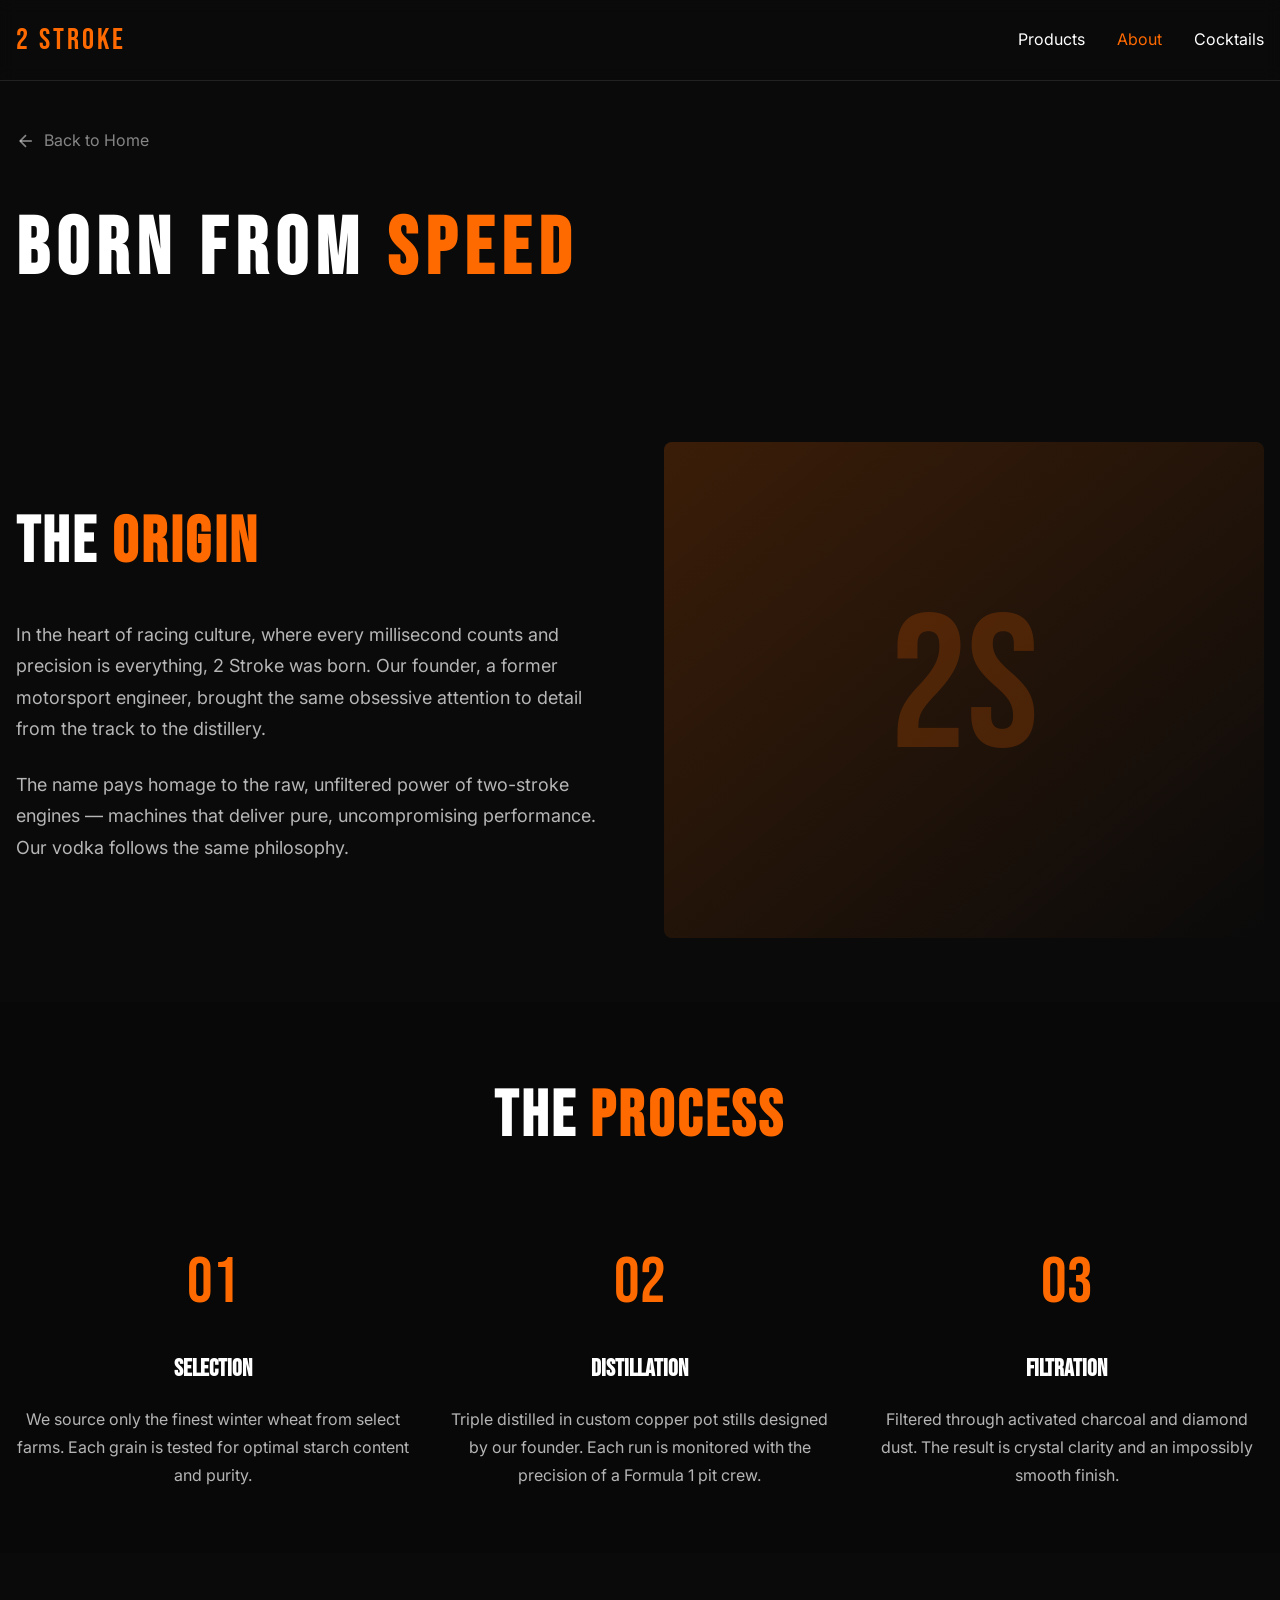
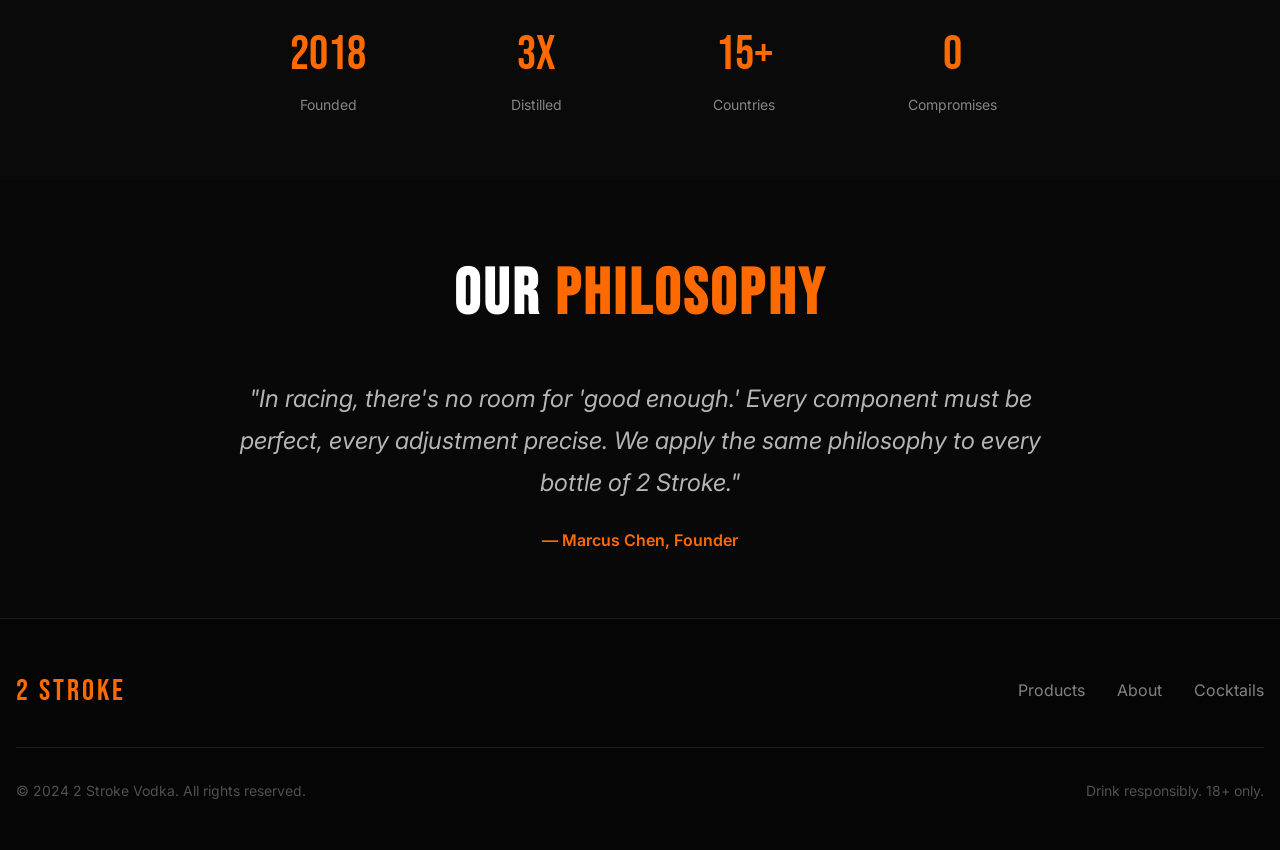
==== about.html @ 3d8d96eb "first commit" ====
<!DOCTYPE html>
<html lang="en">
<head>
  <meta charset="UTF-8">
  <meta name="viewport" content="width=device-width, initial-scale=1.0">
  <title>About | 2 Stroke Vodka</title>
  <meta name="description" content="Born from speed. The story behind 2 Stroke Vodka.">
  <link rel="preconnect" href="https://fonts.googleapis.com">
  <link rel="preconnect" href="https://fonts.gstatic.com" crossorigin>
  <link href="https://fonts.googleapis.com/css2?family=Bebas+Neue&family=Inter:wght@400;500;600;700&display=swap" rel="stylesheet">
  <link rel="stylesheet" href="styles.css">
</head>
<body>
  <!-- Navbar -->
  <nav class="navbar">
    <div class="navbar-container">
      <a href="index.html" class="logo">2 STROKE</a>
      <div class="nav-links">
        <a href="products.html">Products</a>
        <a href="about.html" class="active">About</a>
        <a href="cocktails.html">Cocktails</a>
      </div>
      <button id="mobile-menu-btn" class="mobile-menu-btn">
        <svg id="menu-icon" width="28" height="28" viewBox="0 0 24 24" fill="none" stroke="currentColor" stroke-width="2">
          <line x1="3" y1="6" x2="21" y2="6"></line>
          <line x1="3" y1="12" x2="21" y2="12"></line>
          <line x1="3" y1="18" x2="21" y2="18"></line>
        </svg>
        <svg id="close-icon" class="hidden" width="28" height="28" viewBox="0 0 24 24" fill="none" stroke="currentColor" stroke-width="2">
          <line x1="18" y1="6" x2="6" y2="18"></line>
          <line x1="6" y1="6" x2="18" y2="18"></line>
        </svg>
      </button>
    </div>
    <div id="mobile-menu" class="mobile-menu hidden">
      <a href="products.html">Products</a>
      <a href="about.html" class="active">About</a>
      <a href="cocktails.html">Cocktails</a>
    </div>
  </nav>

  <!-- Page Header -->
  <section class="page-header">
    <div class="container">
      <a href="index.html" class="back-link">
        <svg width="20" height="20" viewBox="0 0 24 24" fill="none" stroke="currentColor" stroke-width="2">
          <line x1="19" y1="12" x2="5" y2="12"></line>
          <polyline points="12 19 5 12 12 5"></polyline>
        </svg>
        Back to Home
      </a>
      <h1 class="page-title">Born from <span class="text-orange">Speed</span></h1>
    </div>
  </section>

  <!-- Origin Story -->
  <section class="about-section">
    <div class="container">
      <div class="about-grid">
        <div data-animate>
          <h2 class="section-title" style="margin-bottom: 1.5rem;">The <span class="text-orange">Origin</span></h2>
          <p class="about-text">In the heart of racing culture, where every millisecond counts and precision is everything, 2 Stroke was born. Our founder, a former motorsport engineer, brought the same obsessive attention to detail from the track to the distillery.</p>
          <p class="about-text">The name pays homage to the raw, unfiltered power of two-stroke engines — machines that deliver pure, uncompromising performance. Our vodka follows the same philosophy.</p>
        </div>
        <div data-animate>
          <div class="about-image">
            <div class="about-image-text">2S</div>
          </div>
        </div>
      </div>
    </div>
  </section>

  <!-- Process -->
  <section class="about-section about-section-dark">
    <div class="container">
      <h2 class="section-title" style="text-align: center; margin-bottom: 4rem;" data-animate>The <span class="text-orange">Process</span></h2>
      <div class="process-grid">
        <div data-animate>
          <div class="process-step-number">01</div>
          <h3 class="process-step-title">Selection</h3>
          <p class="process-step-desc">We source only the finest winter wheat from select farms. Each grain is tested for optimal starch content and purity.</p>
        </div>
        <div data-animate>
          <div class="process-step-number">02</div>
          <h3 class="process-step-title">Distillation</h3>
          <p class="process-step-desc">Triple distilled in custom copper pot stills designed by our founder. Each run is monitored with the precision of a Formula 1 pit crew.</p>
        </div>
        <div data-animate>
          <div class="process-step-number">03</div>
          <h3 class="process-step-title">Filtration</h3>
          <p class="process-step-desc">Filtered through activated charcoal and diamond dust. The result is crystal clarity and an impossibly smooth finish.</p>
        </div>
      </div>
    </div>
  </section>

  <!-- Stats -->
  <section class="about-section">
    <div class="container">
      <div class="stats-grid" data-animate>
        <div class="stat" style="text-align: center;">
          <div class="stat-value" style="font-size: 3rem;">2018</div>
          <div class="stat-label">Founded</div>
        </div>
        <div class="stat" style="text-align: center;">
          <div class="stat-value" style="font-size: 3rem;">3x</div>
          <div class="stat-label">Distilled</div>
        </div>
        <div class="stat" style="text-align: center;">
          <div class="stat-value" style="font-size: 3rem;">15+</div>
          <div class="stat-label">Countries</div>
        </div>
        <div class="stat" style="text-align: center;">
          <div class="stat-value" style="font-size: 3rem;">0</div>
          <div class="stat-label">Compromises</div>
        </div>
      </div>
    </div>
  </section>

  <!-- Philosophy -->
  <section class="about-section about-section-dark">
    <div class="container" style="max-width: 56rem; text-align: center;">
      <div data-animate>
        <h2 class="section-title" style="margin-bottom: 2rem;">Our <span class="text-orange">Philosophy</span></h2>
        <p class="philosophy-text">"In racing, there's no room for 'good enough.' Every component must be perfect, every adjustment precise. We apply the same philosophy to every bottle of 2 Stroke."</p>
        <p class="philosophy-author">— Marcus Chen, Founder</p>
      </div>
    </div>
  </section>

  <!-- Footer -->
  <footer class="footer">
    <div class="container">
      <div class="footer-top">
        <div class="footer-logo">2 STROKE</div>
        <div class="footer-links">
          <a href="products.html">Products</a>
          <a href="about.html" class="active">About</a>
          <a href="cocktails.html">Cocktails</a>
        </div>
      </div>
      <div class="footer-bottom">
        <p class="footer-copyright">© 2024 2 Stroke Vodka. All rights reserved.</p>
        <p class="footer-legal">Drink responsibly. 18+ only.</p>
      </div>
    </div>
  </footer>

  <script src="pages.js"></script>
</body>
</html>
---- styles.css ----
/* ===== CSS Variables & Reset ===== */
:root {
  --orange: #FF6A00;
  --orange-dark: #E8500A;
  --black: #0A0A0A;
  --black-dark: #080808;
  --black-darker: #050505;
  --white: #ffffff;
  --white-70: rgba(255, 255, 255, 0.7);
  --white-50: rgba(255, 255, 255, 0.5);
  --white-30: rgba(255, 255, 255, 0.3);
  --white-10: rgba(255, 255, 255, 0.1);
  --font-heading: 'Bebas Neue', sans-serif;
  --font-body: 'Inter', sans-serif;
}

*, *::before, *::after {
  margin: 0;
  padding: 0;
  box-sizing: border-box;
}

html {
  scroll-behavior: smooth;
}

body {
  font-family: var(--font-body);
  background-color: var(--black);
  color: var(--white);
  line-height: 1.6;
  overflow-x: hidden;
}

a {
  text-decoration: none;
  color: inherit;
}

ul {
  list-style: none;
}

.hidden {
  display: none !important;
}

.container {
  max-width: 1280px;
  margin: 0 auto;
  padding: 0 1rem;
}

/* ===== Typography ===== */
.text-orange {
  color: var(--orange);
}

.section-title {
  font-family: var(--font-heading);
  font-size: clamp(2.5rem, 5vw, 4rem);
  letter-spacing: 0.05em;
}

/* ===== Buttons ===== */
.btn {
  display: inline-block;
  padding: 1rem 2rem;
  font-size: 1.125rem;
  font-weight: 600;
  border-radius: 0.25rem;
  cursor: pointer;
  transition: all 0.3s ease;
  border: none;
  font-family: var(--font-body);
}

.btn-primary {
  background-color: var(--orange);
  color: var(--white);
}

.btn-primary:hover {
  background-color: var(--orange-dark);
}

.btn-outline {
  background-color: transparent;
  color: var(--orange);
  border: 2px solid var(--orange);
}

.btn-outline:hover {
  background-color: rgba(255, 106, 0, 0.1);
}

.btn-glow {
  box-shadow: 0 0 20px var(--orange), 0 0 60px rgba(232, 80, 10, 0.4);
}

.link-arrow {
  display: inline-flex;
  align-items: center;
  gap: 0.5rem;
  color: var(--orange);
  transition: gap 0.3s ease;
}

.link-arrow:hover {
  gap: 1rem;
}

.desktop-only {
  display: none;
}

.mobile-only {
  display: flex;
  justify-content: center;
  margin-top: 2rem;
}

@media (min-width: 768px) {
  .desktop-only {
    display: inline-flex;
  }
  .mobile-only {
    display: none;
  }
}

/* ===== Intro Screen ===== */
.intro-screen {
  position: fixed;
  inset: 0;
  background-color: var(--black);
  display: flex;
  align-items: center;
  justify-content: center;
  z-index: 100;
}

.intro-text {
  font-family: var(--font-heading);
  font-size: 15vw;
  letter-spacing: 0.1em;
  position: relative;
}

.intro-text-outline {
  position: absolute;
  inset: 0;
  color: transparent;
  -webkit-text-stroke: 2px var(--orange);
}

.intro-text-fill {
  position: relative;
  color: var(--orange);
  clip-path: inset(0 100% 0 0);
  transition: clip-path 0.1s ease-out;
}

.intro-spacer {
  height: 200vh;
}

.scroll-hint {
  position: fixed;
  bottom: 2rem;
  left: 50%;
  transform: translateX(-50%);
  color: var(--white-50);
  font-size: 0.875rem;
  animation: bounce 2s infinite;
  z-index: 101;
}

@keyframes bounce {
  0%, 20%, 50%, 80%, 100% { transform: translateX(-50%) translateY(0); }
  40% { transform: translateX(-50%) translateY(-10px); }
  60% { transform: translateX(-50%) translateY(-5px); }
}

@keyframes fadeIn {
  from { opacity: 0; }
  to { opacity: 1; }
}

.animate-fadeIn {
  animation: fadeIn 0.5s ease-out forwards;
}

/* ===== Age Gate ===== */
.age-gate {
  position: fixed;
  inset: 0;
  background-color: var(--black);
  display: flex;
  flex-direction: column;
  align-items: center;
  justify-content: center;
  gap: 3rem;
  z-index: 100;
}

.age-gate-logo {
  font-family: var(--font-heading);
  font-size: clamp(3rem, 10vw, 5rem);
  color: var(--orange);
  letter-spacing: 0.1em;
}

.age-gate-text {
  font-size: 1.125rem;
  color: var(--white);
  text-align: center;
  padding: 0 1rem;
}

.age-gate-buttons {
  display: flex;
  flex-direction: column;
  gap: 1rem;
}

@media (min-width: 640px) {
  .age-gate-buttons {
    flex-direction: row;
  }
}

/* ===== Main Site ===== */
.main-site {
  opacity: 0;
  transition: opacity 0.5s ease;
}

.main-site.visible {
  opacity: 1;
}

/* ===== Navbar ===== */
.navbar {
  position: fixed;
  top: 0;
  left: 0;
  right: 0;
  z-index: 50;
  background-color: rgba(10, 10, 10, 0.9);
  backdrop-filter: blur(8px);
  border-bottom: 1px solid var(--white-10);
}

.navbar-container {
  max-width: 1280px;
  margin: 0 auto;
  padding: 1rem;
  display: flex;
  align-items: center;
  justify-content: space-between;
}

.logo {
  font-family: var(--font-heading);
  font-size: 1.875rem;
  color: var(--orange);
  letter-spacing: 0.1em;
}

.nav-links {
  display: none;
  align-items: center;
  gap: 2rem;
}

.nav-links a {
  color: var(--white);
  transition: color 0.3s ease;
}

.nav-links a:hover,
.nav-links a.active {
  color: var(--orange);
}

@media (min-width: 768px) {
  .nav-links {
    display: flex;
  }
}

.mobile-menu-btn {
  display: block;
  background: none;
  border: none;
  color: var(--orange);
  cursor: pointer;
}

@media (min-width: 768px) {
  .mobile-menu-btn {
    display: none;
  }
}

.mobile-menu {
  background-color: var(--black);
  border-top: 1px solid var(--white-10);
  padding: 1rem 0;
}

.mobile-menu a {
  display: block;
  padding: 0.75rem 1rem;
  color: var(--white);
  transition: all 0.3s ease;
}

.mobile-menu a:hover,
.mobile-menu a.active {
  color: var(--orange);
  background-color: rgba(255, 255, 255, 0.05);
}

/* ===== Hero Section ===== */
.hero {
  position: relative;
  height: 100vh;
  overflow: hidden;
}

.bottles-container {
  position: absolute;
  inset: 0;
  display: flex;
  align-items: center;
  justify-content: center;
  pointer-events: none;
}

.bottle {
  position: absolute;
  transition: transform 0.1s ease-out;
  z-index: 20;
}

.bottle-left {
  transform: translateX(-50%);
}

.bottle-right {
  transform: translateX(50%);
}

.bottle-shape {
  width: 7rem;
  height: 18rem;
  border-radius: 9999px 9999px 0.5rem 0.5rem;
  position: relative;
  box-shadow: 0 25px 50px -12px rgba(0, 0, 0, 0.5);
}

@media (min-width: 768px) {
  .bottle-shape {
    width: 10rem;
    height: 26rem;
  }
}

@media (min-width: 1024px) {
  .bottle-shape {
    width: 12rem;
    height: 31rem;
  }
}

.bottle-light {
  background: linear-gradient(to bottom, #374151, #1f2937);
}

.bottle-dark {
  background: linear-gradient(to bottom, #1f2937, #000);
}

.bottle-glow {
  position: absolute;
  top: 2rem;
  left: 1rem;
  right: 1rem;
  height: 33%;
  background-color: rgba(255, 106, 0, 0.2);
  border-radius: 9999px;
  filter: blur(4px);
}

.bottle-label {
  position: absolute;
  bottom: 1rem;
  left: 50%;
  transform: translateX(-50%);
  font-family: var(--font-heading);
  font-size: 0.875rem;
  color: var(--orange);
  letter-spacing: 0.1em;
  white-space: nowrap;
}

@media (min-width: 768px) {
  .bottle-label {
    font-size: 1.125rem;
  }
}

.light-leak {
  position: absolute;
  width: 2rem;
  height: 16rem;
  background: linear-gradient(to bottom, transparent, rgba(255, 106, 0, 0.6), transparent);
  filter: blur(12px);
  opacity: 0;
  transition: opacity 0.3s ease;
}

@media (min-width: 768px) {
  .light-leak {
    width: 4rem;
    height: 24rem;
  }
}

.hero-content {
  position: relative;
  z-index: 10;
  display: flex;
  flex-direction: column;
  align-items: center;
  justify-content: center;
  height: 100%;
  text-align: center;
  padding: 0 1rem;
  opacity: 0;
  transition: opacity 0.5s ease;
}

.hero-title {
  font-family: var(--font-heading);
  font-size: clamp(3.5rem, 12vw, 10rem);
  letter-spacing: 0.1em;
  color: var(--orange);
  margin-bottom: 0.5rem;
}

.hero-subtitle {
  font-family: var(--font-heading);
  font-size: clamp(1.875rem, 6vw, 3.75rem);
  letter-spacing: 0.1em;
  color: var(--white);
  margin-bottom: 2rem;
}

.hero-description {
  color: var(--white-70);
  font-size: 1.125rem;
  max-width: 36rem;
  margin-bottom: 2rem;
}

@media (min-width: 768px) {
  .hero-description {
    font-size: 1.25rem;
  }
}

/* ===== Sections ===== */
.section {
  padding: 6rem 0;
}

.section-dark {
  background-color: var(--black-dark);
}

.section-header {
  display: flex;
  align-items: center;
  justify-content: space-between;
  margin-bottom: 3rem;
}

/* Scroll animation */
[data-animate] {
  opacity: 0;
  transform: translateY(2.5rem);
  transition: opacity 0.7s ease, transform 0.7s ease;
}

[data-animate].visible {
  opacity: 1;
  transform: translateY(0);
}

/* ===== Products Grid ===== */
.products-grid {
  display: grid;
  gap: 2rem;
}

@media (min-width: 768px) {
  .products-grid {
    grid-template-columns: repeat(3, 1fr);
  }
}

.product-card {
  background-color: var(--black);
  border: 1px solid var(--white-10);
  border-radius: 0.5rem;
  padding: 2rem;
  transition: all 0.3s ease;
}

.product-card:hover {
  border-color: rgba(255, 106, 0, 0.5);
  box-shadow: 0 0 30px rgba(255, 106, 0, 0.2);
}

.product-bottle {
  width: 6rem;
  height: 12rem;
  margin: 0 auto 1.5rem;
  background: linear-gradient(to bottom, #374151, #1f2937);
  border-radius: 9999px 9999px 0.5rem 0.5rem;
  position: relative;
  transition: box-shadow 0.3s ease;
}

.product-card:hover .product-bottle {
  box-shadow: 0 0 40px rgba(255, 106, 0, 0.3);
}

.product-bottle-glow {
  position: absolute;
  top: 1rem;
  left: 0.5rem;
  right: 0.5rem;
  height: 33%;
  background-color: rgba(255, 106, 0, 0.2);
  border-radius: 9999px;
  filter: blur(4px);
}

.product-name {
  font-family: var(--font-heading);
  font-size: 1.5rem;
  text-align: center;
  margin-bottom: 0.5rem;
}

@media (min-width: 768px) {
  .product-name {
    font-size: 1.875rem;
  }
}

.product-abv {
  color: var(--orange);
  text-align: center;
  margin-bottom: 1rem;
}

.product-description {
  color: var(--white-50);
  text-align: center;
  font-size: 0.875rem;
}

/* ===== About Grid ===== */
.about-grid {
  display: grid;
  gap: 3rem;
  align-items: center;
}

@media (min-width: 768px) {
  .about-grid {
    grid-template-columns: repeat(2, 1fr);
  }
}

.about-text {
  color: var(--white-70);
  font-size: 1.125rem;
  line-height: 1.75;
  margin-bottom: 1.5rem;
}

.stats-row {
  display: flex;
  gap: 2rem;
  margin-bottom: 2rem;
}

.stat-value {
  font-family: var(--font-heading);
  font-size: 2.5rem;
  color: var(--orange);
}

.stat-label {
  color: var(--white-50);
  font-size: 0.875rem;
}

.about-image {
  position: relative;
  height: 20rem;
  background: linear-gradient(to bottom right, rgba(255, 106, 0, 0.2), transparent);
  border-radius: 0.5rem;
  display: flex;
  align-items: center;
  justify-content: center;
}

@media (min-width: 768px) {
  .about-image {
    height: 31rem;
  }
}

.about-image-text {
  font-family: var(--font-heading);
  font-size: 9rem;
  color: rgba(255, 106, 0, 0.2);
}

@media (min-width: 768px) {
  .about-image-text {
    font-size: 12rem;
  }
}

/* ===== Cocktails Grid ===== */
.cocktails-grid {
  display: grid;
  gap: 2rem;
}

@media (min-width: 768px) {
  .cocktails-grid {
    grid-template-columns: repeat(3, 1fr);
  }
}

.cocktail-card {
  background-color: var(--black);
  border: 1px solid var(--white-10);
  border-radius: 0.5rem;
  overflow: hidden;
  transition: border-color 0.3s ease;
}

.cocktail-card:hover {
  border-color: rgba(255, 106, 0, 0.5);
}

.cocktail-bar {
  height: 0.5rem;
  background-color: var(--orange);
}

.cocktail-content {
  padding: 2rem;
}

.cocktail-name {
  font-family: var(--font-heading);
  font-size: 1.5rem;
  margin-bottom: 1rem;
}

@media (min-width: 768px) {
  .cocktail-name {
    font-size: 1.875rem;
  }
}

.cocktail-ingredients {
  display: flex;
  flex-direction: column;
  gap: 0.5rem;
}

.cocktail-ingredients li {
  display: flex;
  align-items: center;
  gap: 0.5rem;
  color: var(--white-50);
  font-size: 0.875rem;
}

.bullet {
  width: 0.375rem;
  height: 0.375rem;
  background-color: var(--orange);
  border-radius: 50%;
  flex-shrink: 0;
}

/* ===== Footer ===== */
.footer {
  background-color: var(--black-darker);
  border-top: 1px solid var(--white-10);
  padding: 3rem 0;
}

.footer-top {
  display: flex;
  flex-direction: column;
  align-items: center;
  gap: 2rem;
  margin-bottom: 2rem;
}

@media (min-width: 768px) {
  .footer-top {
    flex-direction: row;
    justify-content: space-between;
  }
}

.footer-logo {
  font-family: var(--font-heading);
  font-size: 1.875rem;
  color: var(--orange);
  letter-spacing: 0.1em;
}

.footer-links {
  display: flex;
  gap: 2rem;
}

.footer-links a {
  color: var(--white-50);
  transition: color 0.3s ease;
}

.footer-links a:hover {
  color: var(--orange);
}

.footer-bottom {
  border-top: 1px solid var(--white-10);
  padding-top: 2rem;
  display: flex;
  flex-direction: column;
  align-items: center;
  gap: 1rem;
  text-align: center;
}

@media (min-width: 768px) {
  .footer-bottom {
    flex-direction: row;
    justify-content: space-between;
  }
}

.footer-copyright {
  color: var(--white-30);
  font-size: 0.875rem;
}

.footer-legal {
  color: var(--white-30);
  font-size: 0.875rem;
}

/* ===== Page Specific Styles ===== */
.page-header {
  padding-top: 8rem;
  padding-bottom: 4rem;
}

.back-link {
  display: inline-flex;
  align-items: center;
  gap: 0.5rem;
  color: var(--white-50);
  margin-bottom: 2rem;
  transition: color 0.3s ease;
}

.back-link:hover {
  color: var(--orange);
}

.page-title {
  font-family: var(--font-heading);
  font-size: clamp(3rem, 8vw, 5rem);
  letter-spacing: 0.1em;
}

.page-description {
  color: var(--white-70);
  font-size: 1.125rem;
  max-width: 42rem;
  margin-top: 1.5rem;
}

@media (min-width: 768px) {
  .page-description {
    font-size: 1.25rem;
  }
}

/* ===== Products Page ===== */
.product-detail {
  display: grid;
  gap: 3rem;
  align-items: center;
  margin-bottom: 6rem;
}

@media (min-width: 768px) {
  .product-detail {
    grid-template-columns: repeat(2, 1fr);
  }
}

.product-detail:nth-child(even) .product-detail-bottle {
  order: 2;
}

.product-detail-bottle {
  display: flex;
  justify-content: center;
}

.product-detail-shape {
  width: 10rem;
  height: 24rem;
  border-radius: 9999px 9999px 0.5rem 0.5rem;
  position: relative;
  box-shadow: 0 25px 50px -12px rgba(0, 0, 0, 0.5);
  transition: box-shadow 0.5s ease;
}

@media (min-width: 768px) {
  .product-detail-shape {
    width: 14rem;
    height: 34rem;
  }
}

.product-detail-shape:hover {
  box-shadow: 0 0 60px var(--orange);
}

.product-detail-shape .bottle-glow {
  top: 2rem;
}

.product-detail-shape .bottle-label {
  bottom: 2rem;
  font-size: 1.25rem;
}

.product-detail-title {
  font-family: var(--font-heading);
  font-size: 2.5rem;
  color: var(--orange);
  margin-bottom: 1.5rem;
}

@media (min-width: 768px) {
  .product-detail-title {
    font-size: 3rem;
  }
}

.product-detail-desc {
  color: var(--white-70);
  font-size: 1.125rem;
  line-height: 1.75;
  margin-bottom: 2rem;
}

.product-tags {
  display: flex;
  flex-wrap: wrap;
  gap: 1rem;
  margin-bottom: 2rem;
}

.product-tag {
  padding: 0.5rem 1rem;
  border: 1px solid rgba(255, 106, 0, 0.3);
  color: var(--orange);
  font-size: 0.875rem;
  border-radius: 0.25rem;
}

/* ===== About Page ===== */
.about-section {
  padding: 4rem 0;
}

.about-section-dark {
  background-color: var(--black-dark);
}

.process-grid {
  display: grid;
  gap: 2rem;
  text-align: center;
}

@media (min-width: 768px) {
  .process-grid {
    grid-template-columns: repeat(3, 1fr);
  }
}

.process-step-number {
  font-family: var(--font-heading);
  font-size: 4rem;
  color: var(--orange);
  margin-bottom: 1rem;
}

.process-step-title {
  font-family: var(--font-heading);
  font-size: 1.5rem;
  margin-bottom: 1rem;
}

.process-step-desc {
  color: var(--white-70);
  line-height: 1.75;
}

.stats-grid {
  display: grid;
  grid-template-columns: repeat(2, 1fr);
  gap: 2rem;
  max-width: 50rem;
  margin: 0 auto;
}

@media (min-width: 768px) {
  .stats-grid {
    grid-template-columns: repeat(4, 1fr);
  }
}

.philosophy-text {
  color: var(--white-70);
  font-size: 1.25rem;
  line-height: 1.75;
  font-style: italic;
}

@media (min-width: 768px) {
  .philosophy-text {
    font-size: 1.5rem;
  }
}

.philosophy-author {
  color: var(--orange);
  font-weight: 600;
  margin-top: 1.5rem;
}

/* ===== Cocktails Page ===== */
.cocktails-page-grid {
  display: grid;
  gap: 2rem;
}

@media (min-width: 768px) {
  .cocktails-page-grid {
    grid-template-columns: repeat(2, 1fr);
  }
}

@media (min-width: 1024px) {
  .cocktails-page-grid {
    grid-template-columns: repeat(3, 1fr);
  }
}

.cocktail-page-card {
  background-color: #111;
  border-radius: 0.5rem;
  overflow: hidden;
  transition: all 0.5s ease;
  cursor: pointer;
}

.cocktail-page-card:hover {
  box-shadow: 0 0 30px rgba(255, 106, 0, 0.2);
}

.cocktail-page-card.active {
  outline: 2px solid var(--orange);
}

.cocktail-image {
  width: 100%;
  height: 10rem;
  background: linear-gradient(to bottom right, #1a1a1a, #0a0a0a);
  display: flex;
  align-items: center;
  justify-content: center;
  position: relative;
  overflow: hidden;
}

.cocktail-glass {
  width: 4rem;
  height: 6rem;
  border: 2px solid rgba(255, 106, 0, 0.5);
  border-radius: 0.125rem 0.125rem 9999px 9999px;
  position: relative;
  transition: border-color 0.3s ease;
}

.cocktail-page-card:hover .cocktail-glass {
  border-color: var(--orange);
}

.cocktail-glass-fill {
  position: absolute;
  bottom: 1rem;
  left: 50%;
  transform: translateX(-50%);
  width: 2.5rem;
  height: 2.5rem;
  background-color: rgba(255, 106, 0, 0.2);
  border-radius: 50%;
  filter: blur(4px);
  transition: background-color 0.3s ease;
}

.cocktail-page-card:hover .cocktail-glass-fill {
  background-color: rgba(255, 106, 0, 0.3);
}

.cocktail-page-content {
  padding: 1.5rem;
}

.cocktail-base {
  color: rgba(255, 106, 0, 0.6);
  font-size: 0.75rem;
  text-transform: uppercase;
  letter-spacing: 0.1em;
}

.cocktail-page-name {
  font-family: var(--font-heading);
  font-size: 1.5rem;
  color: var(--orange);
  margin: 0.5rem 0 0.75rem;
}

.cocktail-page-desc {
  color: var(--white-70);
  font-size: 0.875rem;
  line-height: 1.6;
  margin-bottom: 1rem;
}

.cocktail-expanded {
  max-height: 0;
  opacity: 0;
  overflow: hidden;
  transition: all 0.5s ease;
}

.cocktail-page-card.active .cocktail-expanded {
  max-height: 500px;
  opacity: 1;
}

.cocktail-expanded-inner {
  padding-top: 1rem;
  border-top: 1px solid var(--white-10);
}

.cocktail-section-title {
  color: var(--white);
  font-weight: 600;
  margin-bottom: 0.75rem;
}

.cocktail-method {
  color: var(--white-70);
  font-size: 0.875rem;
  line-height: 1.6;
}

.cocktail-toggle {
  color: var(--orange);
  font-size: 0.875rem;
  display: flex;
  align-items: center;
  gap: 0.25rem;
  margin-top: 1rem;
  background: none;
  border: none;
  cursor: pointer;
  padding: 0;
}

.cocktail-toggle span {
  transition: transform 0.3s ease;
}

.cocktail-page-card.active .cocktail-toggle span {
  transform: rotate(180deg);
}

.tips-grid {
  display: grid;
  gap: 2rem;
  text-align: center;
}

@media (min-width: 768px) {
  .tips-grid {
    grid-template-columns: repeat(3, 1fr);
  }
}

.tip-number {
  font-family: var(--font-heading);
  font-size: 3rem;
  color: var(--orange);
  margin-bottom: 1rem;
}

.tip-title {
  color: var(--white);
  font-weight: 600;
  margin-bottom: 0.5rem;
}

.tip-desc {
  color: var(--white-70);
  font-size: 0.875rem;
}
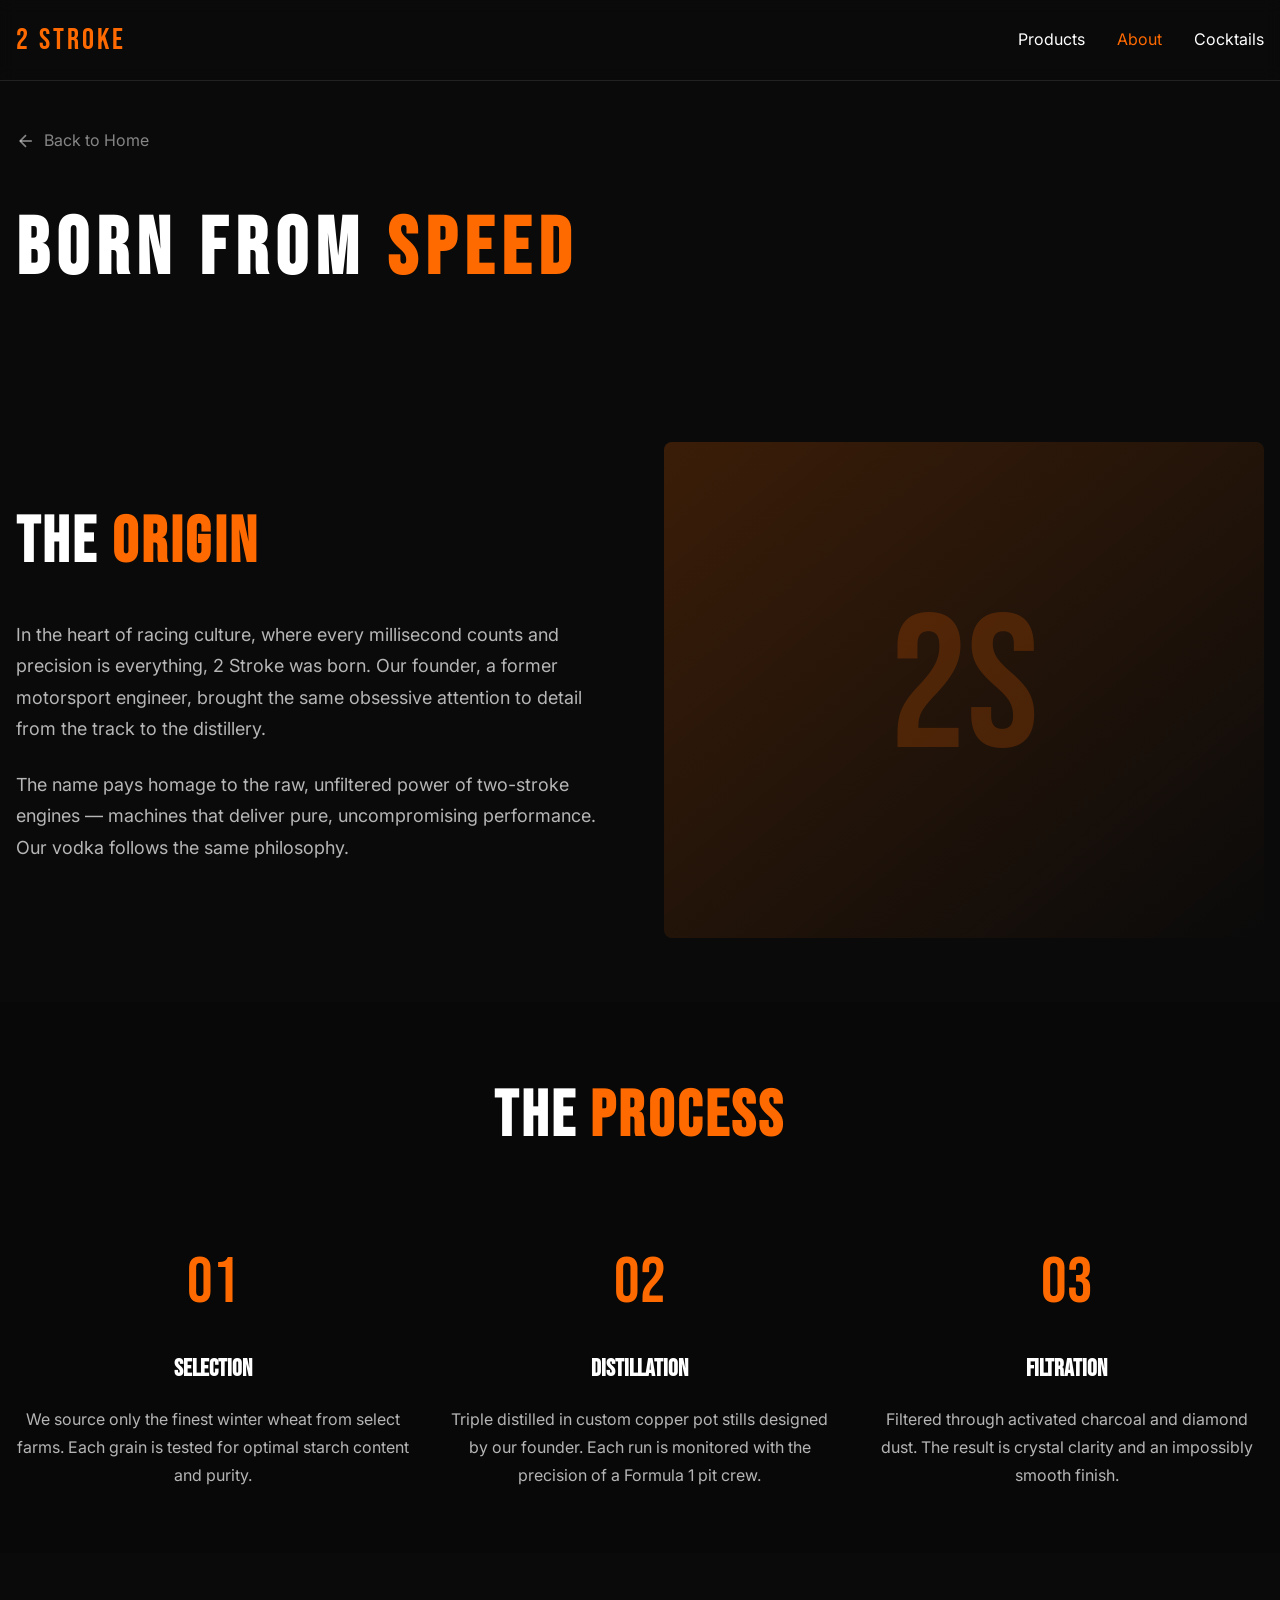
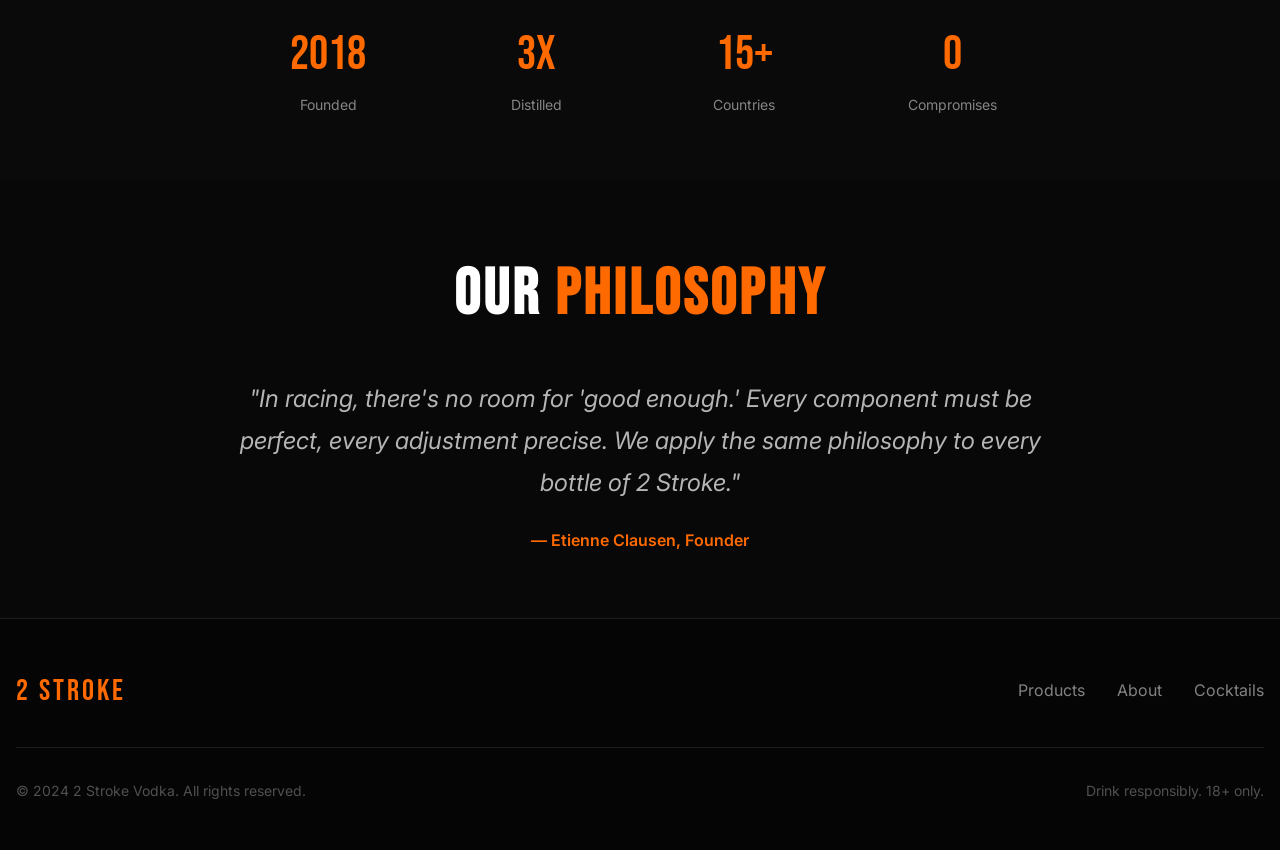
==== commit 846ddc5c: "File changes" ====
--- a/about.html
+++ b/about.html
@@ -125,7 +125,7 @@
       <div data-animate>
         <h2 class="section-title" style="margin-bottom: 2rem;">Our <span class="text-orange">Philosophy</span></h2>
         <p class="philosophy-text">"In racing, there's no room for 'good enough.' Every component must be perfect, every adjustment precise. We apply the same philosophy to every bottle of 2 Stroke."</p>
-        <p class="philosophy-author">— Marcus Chen, Founder</p>
+        <p class="philosophy-author">— Etienne Clausen, Founder</p>
       </div>
     </div>
   </section>
@@ -150,4 +150,4 @@
 
   <script src="pages.js"></script>
 </body>
-</html>
+</html>
--- a/styles.css
+++ b/styles.css
@@ -163,6 +163,9 @@
 
 .intro-spacer {
   height: 200vh;
+  /* Ensure spacer creates scrollable area on all browsers */
+  display: block;
+  width: 100%;
 }
 
 .scroll-hint {
@@ -1153,3 +1156,66 @@
   color: var(--white-70);
   font-size: 0.875rem;
 }
+
+/* ===== Mobile Fixes ===== */
+@media (max-width: 767px) {
+  html, body {
+    max-width: 100vw;
+    overflow-x: hidden;
+  }
+
+  /* Hero: tall enough for vertical bottle animation */
+  .hero {
+    min-height: 100vh;
+  }
+
+  /* Bottles: start at 90deg on mobile, JS rotates them to 180deg */
+  .bottle-left {
+    transform: translateX(-50%) rotate(90deg);
+  }
+
+  .bottle-right {
+    transform: translateX(50%) rotate(90deg);
+  }
+
+  /* Slightly smaller bottles on phones */
+  .bottle-shape {
+    width: 5.5rem;
+    height: 15rem;
+  }
+
+  /* Hero text sits in the middle between the two bottles */
+  .hero-content {
+    padding: 0 1.5rem;
+  }
+
+  .stats-row {
+    flex-wrap: wrap;
+    gap: 1.5rem;
+  }
+
+  .product-detail:nth-child(even) .product-detail-bottle {
+    order: unset;
+  }
+
+  .product-detail-bottle {
+    order: unset !important;
+  }
+
+  .section {
+    padding: 4rem 0;
+  }
+
+  .about-section {
+    padding: 3rem 0;
+  }
+
+  .page-header {
+    padding-top: 6rem;
+    padding-bottom: 2.5rem;
+  }
+
+  .container {
+    padding: 0 1.25rem;
+  }
+}
